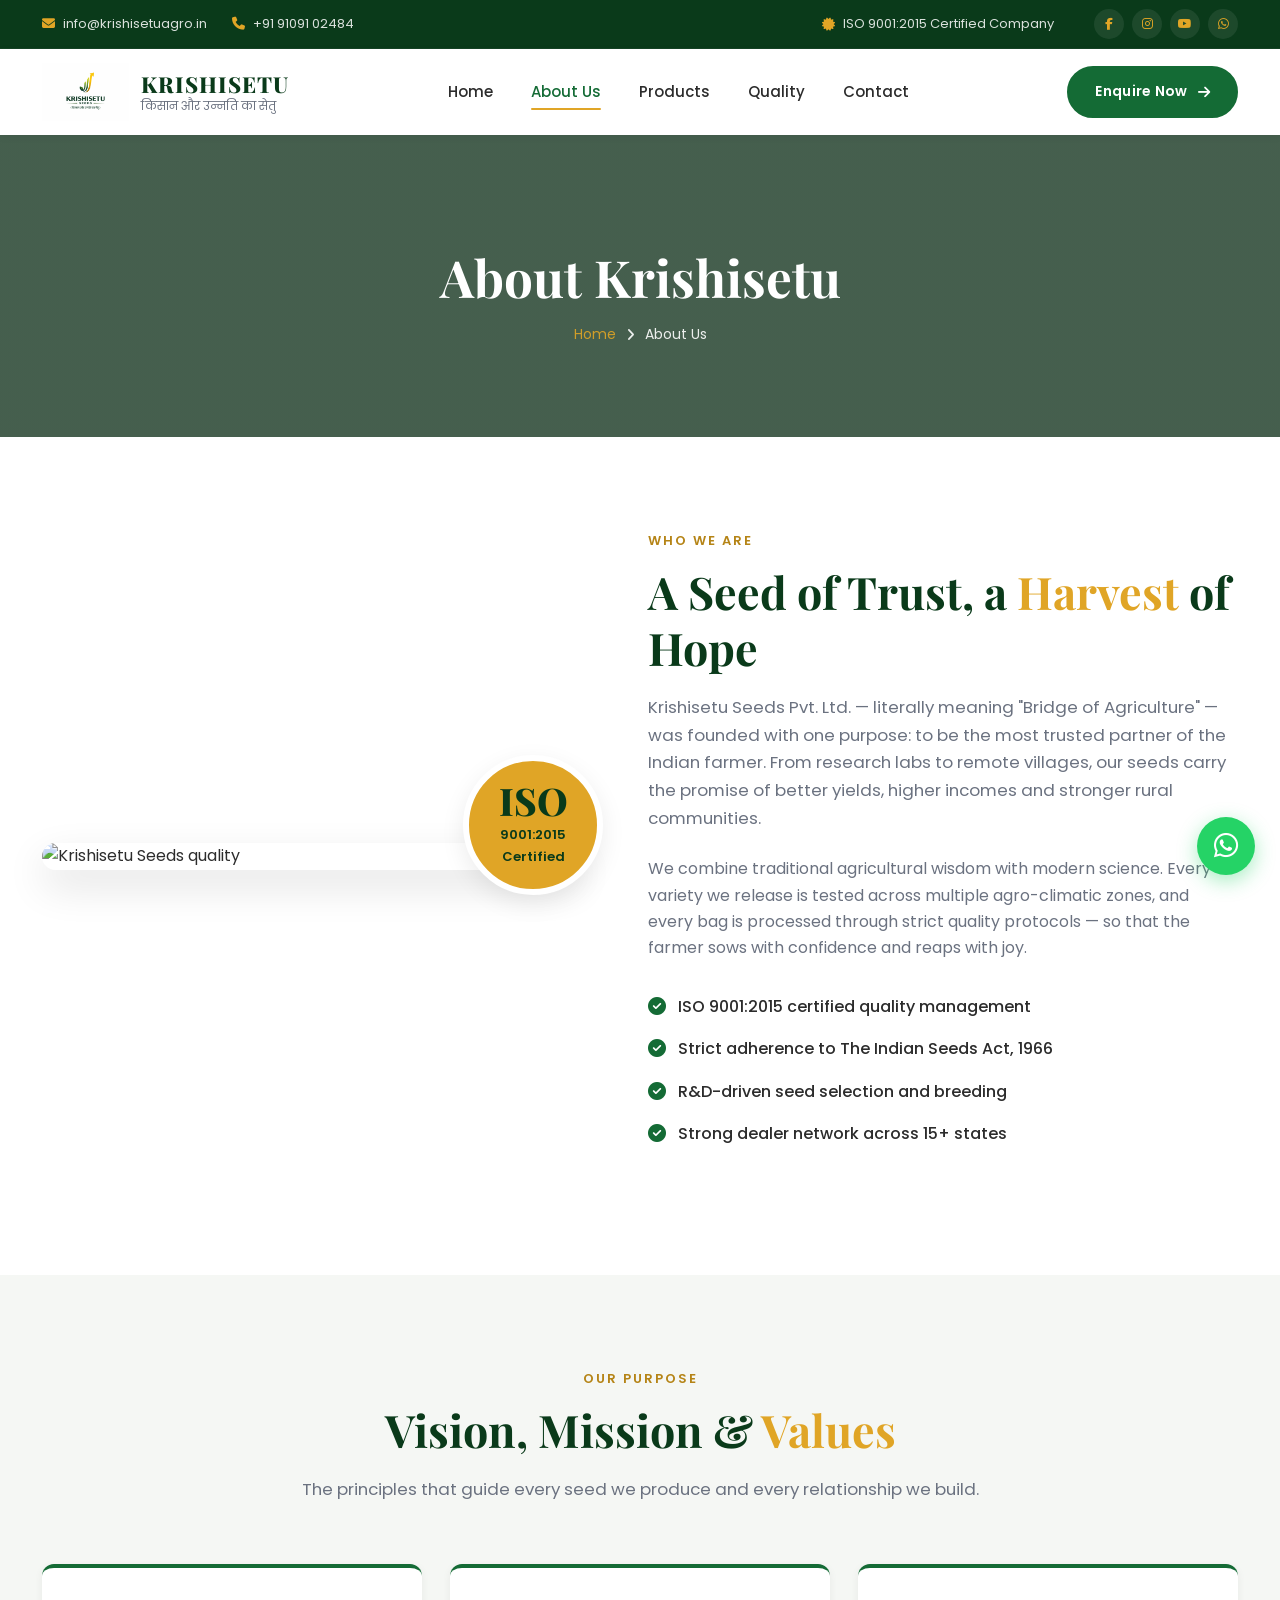
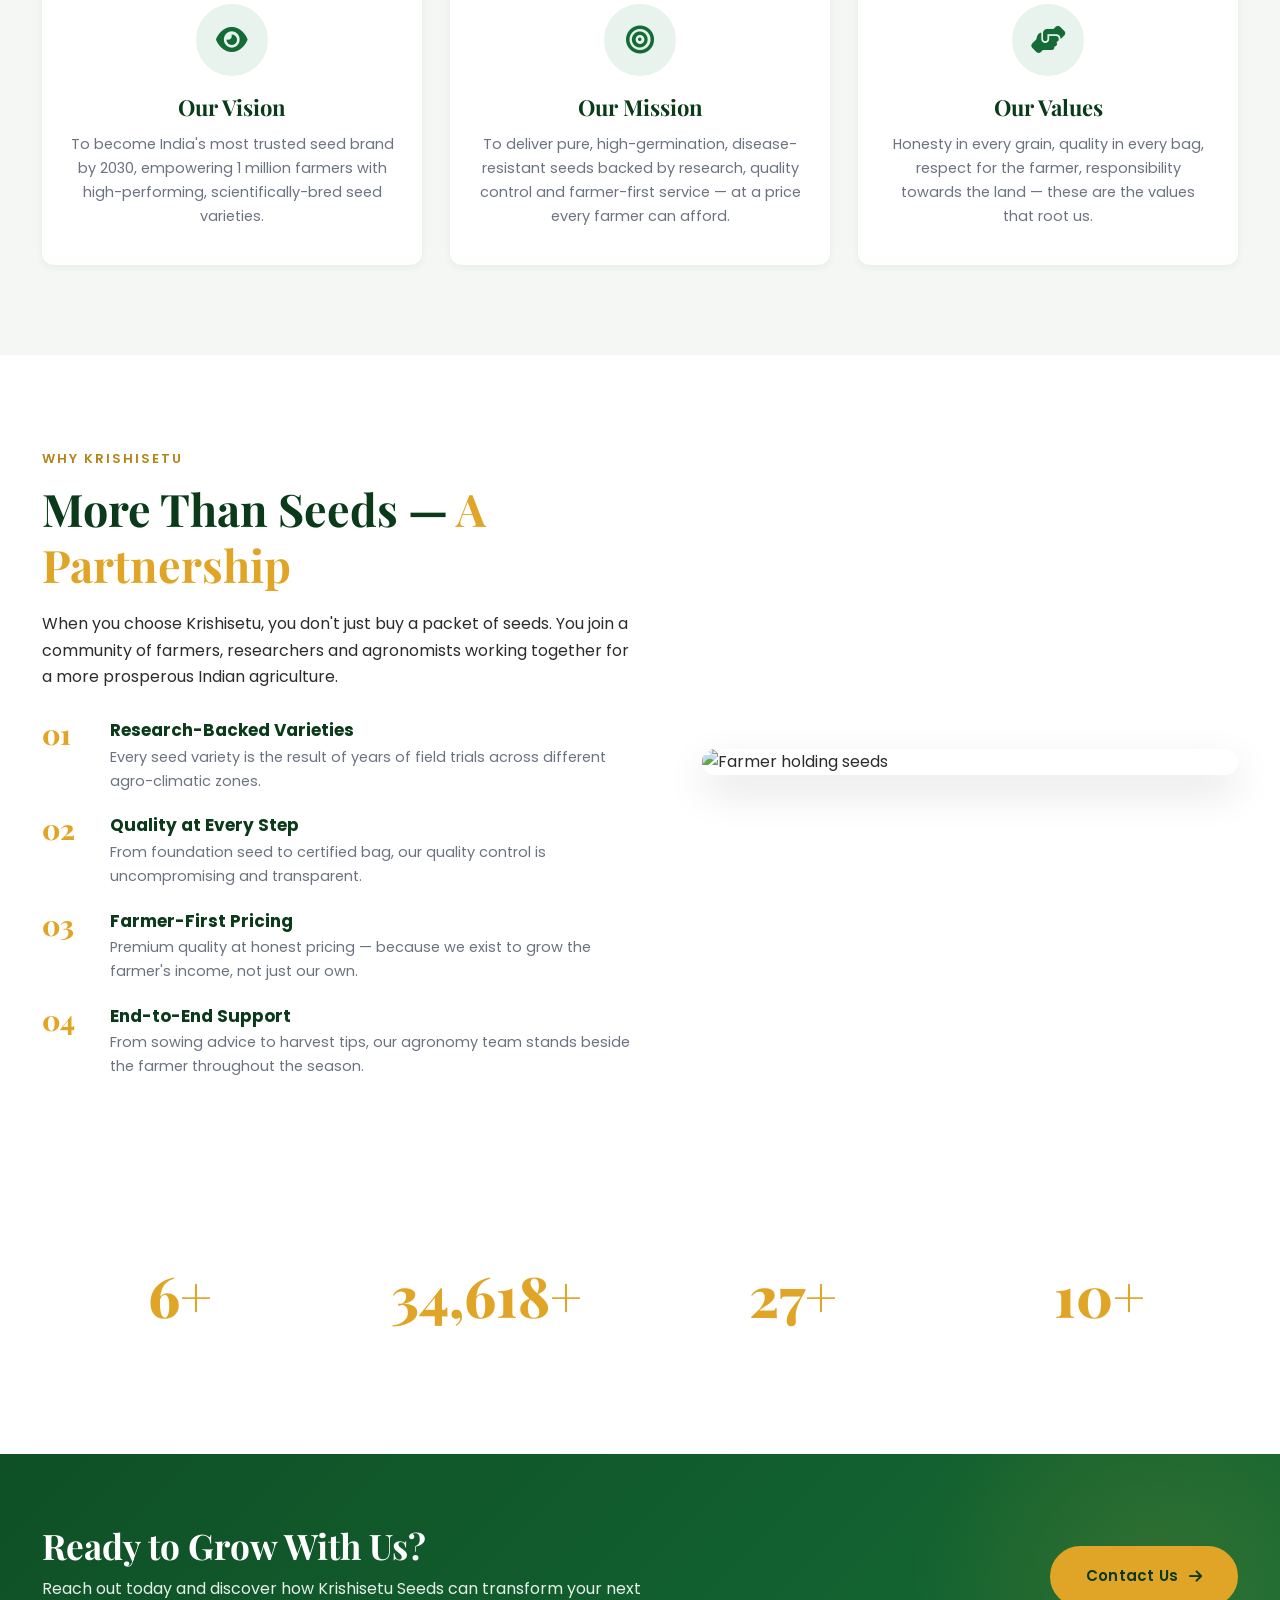
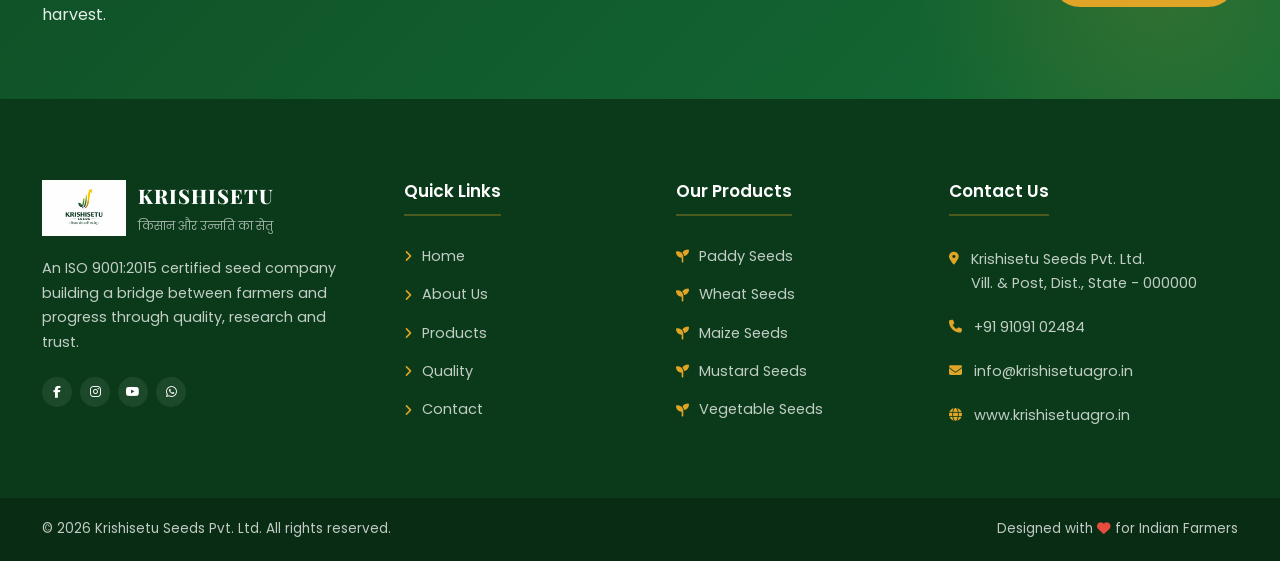
==== about.html @ 95eab92c "Initial commit: Krishisetu Seeds website - Multi-page website (Home, About, Products, Contact) - Res" ====
<!DOCTYPE html>
<html lang="en">
<head>
  <meta charset="UTF-8" />
  <meta name="viewport" content="width=device-width, initial-scale=1.0" />
  <title>About Us — Krishisetu Seeds</title>
  <meta name="description" content="Learn about Krishisetu Seeds Pvt. Ltd. — our mission, vision, values and commitment to Indian farmers." />
  <link rel="icon" type="image/png" href="images/logo.png" />
  <link rel="preconnect" href="https://fonts.googleapis.com" />
  <link rel="preconnect" href="https://fonts.gstatic.com" crossorigin />
  <link href="https://fonts.googleapis.com/css2?family=Poppins:wght@300;400;500;600;700;800&family=Playfair+Display:wght@600;700;800&display=swap" rel="stylesheet" />
  <link rel="stylesheet" href="https://cdnjs.cloudflare.com/ajax/libs/font-awesome/6.5.1/css/all.min.css" />
  <link rel="stylesheet" href="css/style.css" />
</head>
<body class="about-page">

  <!-- TOP BAR -->
  <div class="topbar">
    <div class="container topbar-inner">
      <div class="topbar-left">
        <span><i class="fa-solid fa-envelope"></i> info@krishisetuagro.in</span>
        <span><i class="fa-solid fa-phone"></i> +91 91091 02484</span>
      </div>
      <div class="topbar-right">
        <span><i class="fa-solid fa-certificate"></i> ISO 9001:2015 Certified Company</span>
        <div class="social-icons">
          <a href="#"><i class="fa-brands fa-facebook-f"></i></a>
          <a href="#"><i class="fa-brands fa-instagram"></i></a>
          <a href="#"><i class="fa-brands fa-youtube"></i></a>
          <a href="#"><i class="fa-brands fa-whatsapp"></i></a>
        </div>
      </div>
    </div>
  </div>

  <!-- HEADER -->
  <header class="header">
    <div class="container header-inner">
      <a href="index.html" class="logo">
        <img src="images/logo.png" alt="Krishisetu Seeds" />
        <div class="logo-text">
          <span class="brand">KRISHISETU</span>
          <span class="tagline-hi">किसान और उन्नति का सेतु</span>
        </div>
      </a>
      <nav class="nav" id="nav">
        <ul>
          <li><a href="index.html">Home</a></li>
          <li><a href="about.html" class="active">About Us</a></li>
          <li><a href="products.html">Products</a></li>
          <li><a href="index.html#quality">Quality</a></li>
          <li><a href="contact.html">Contact</a></li>
        </ul>
      </nav>
      <a href="contact.html" class="btn btn-primary nav-cta">Enquire Now <i class="fa-solid fa-arrow-right"></i></a>
      <button class="nav-toggle" id="navToggle"><i class="fa-solid fa-bars"></i></button>
    </div>
  </header>

  <!-- PAGE BANNER -->
  <section class="page-banner">
    <div class="container">
      <h1>About Krishisetu</h1>
      <div class="breadcrumb"><a href="index.html">Home</a> <i class="fa-solid fa-angle-right"></i> About Us</div>
    </div>
  </section>

  <!-- ABOUT -->
  <section class="about-section section">
    <div class="container about-grid">
      <div class="about-img">
        <img src="https://images.unsplash.com/photo-1625246333195-78d9c38ad449?w=900&q=80" alt="Krishisetu Seeds quality" />
        <div class="about-img-badge">
          <span class="badge-num">ISO</span>
          <span class="badge-text">9001:2015<br/>Certified</span>
        </div>
      </div>

      <div class="about-content">
        <span class="section-eyebrow">Who We Are</span>
        <h2 class="section-title">A Seed of Trust, a <span class="accent">Harvest</span> of Hope</h2>
        <p class="lead">
          Krishisetu Seeds Pvt. Ltd. — literally meaning "Bridge of Agriculture" — was founded with one purpose: to be the most trusted partner of the Indian farmer. From research labs to remote villages, our seeds carry the promise of better yields, higher incomes and stronger rural communities.
        </p>
        <p style="color:var(--muted); margin-bottom:24px;">
          We combine traditional agricultural wisdom with modern science. Every variety we release is tested across multiple agro-climatic zones, and every bag is processed through strict quality protocols — so that the farmer sows with confidence and reaps with joy.
        </p>
        <ul class="check-list">
          <li><i class="fa-solid fa-circle-check"></i> ISO 9001:2015 certified quality management</li>
          <li><i class="fa-solid fa-circle-check"></i> Strict adherence to The Indian Seeds Act, 1966</li>
          <li><i class="fa-solid fa-circle-check"></i> R&D-driven seed selection and breeding</li>
          <li><i class="fa-solid fa-circle-check"></i> Strong dealer network across 15+ states</li>
        </ul>
      </div>
    </div>
  </section>

  <!-- VISION / MISSION / VALUES -->
  <section class="section section-alt">
    <div class="container">
      <div class="section-head center">
        <span class="section-eyebrow">Our Purpose</span>
        <h2 class="section-title">Vision, Mission &amp; <span class="accent">Values</span></h2>
        <p>The principles that guide every seed we produce and every relationship we build.</p>
      </div>

      <div class="vision-mission">
        <div class="vm-card">
          <div class="vm-icon"><i class="fa-solid fa-eye"></i></div>
          <h3>Our Vision</h3>
          <p>To become India's most trusted seed brand by 2030, empowering 1 million farmers with high-performing, scientifically-bred seed varieties.</p>
        </div>
        <div class="vm-card">
          <div class="vm-icon"><i class="fa-solid fa-bullseye"></i></div>
          <h3>Our Mission</h3>
          <p>To deliver pure, high-germination, disease-resistant seeds backed by research, quality control and farmer-first service — at a price every farmer can afford.</p>
        </div>
        <div class="vm-card">
          <div class="vm-icon"><i class="fa-solid fa-handshake-angle"></i></div>
          <h3>Our Values</h3>
          <p>Honesty in every grain, quality in every bag, respect for the farmer, responsibility towards the land — these are the values that root us.</p>
        </div>
      </div>
    </div>
  </section>

  <!-- WHY US -->
  <section class="why-section section">
    <div class="container why-grid">
      <div class="why-content">
        <span class="section-eyebrow">Why Krishisetu</span>
        <h2 class="section-title">More Than Seeds — <span class="accent">A Partnership</span></h2>
        <p>When you choose Krishisetu, you don't just buy a packet of seeds. You join a community of farmers, researchers and agronomists working together for a more prosperous Indian agriculture.</p>

        <div class="why-list">
          <div class="why-item">
            <div class="why-num">01</div>
            <div>
              <h4>Research-Backed Varieties</h4>
              <p>Every seed variety is the result of years of field trials across different agro-climatic zones.</p>
            </div>
          </div>
          <div class="why-item">
            <div class="why-num">02</div>
            <div>
              <h4>Quality at Every Step</h4>
              <p>From foundation seed to certified bag, our quality control is uncompromising and transparent.</p>
            </div>
          </div>
          <div class="why-item">
            <div class="why-num">03</div>
            <div>
              <h4>Farmer-First Pricing</h4>
              <p>Premium quality at honest pricing — because we exist to grow the farmer's income, not just our own.</p>
            </div>
          </div>
          <div class="why-item">
            <div class="why-num">04</div>
            <div>
              <h4>End-to-End Support</h4>
              <p>From sowing advice to harvest tips, our agronomy team stands beside the farmer throughout the season.</p>
            </div>
          </div>
        </div>
      </div>

      <div class="why-img">
        <img src="https://images.unsplash.com/photo-1592982537447-7440770cbfc9?w=900&q=80" alt="Farmer holding seeds" />
      </div>
    </div>
  </section>

  <!-- STATS -->
  <section class="stats-section" style="background-image: linear-gradient(rgba(7, 41, 18, 0.85), rgba(7, 41, 18, 0.85)), url('https://images.unsplash.com/photo-1464226184884-fa280b87c399?w=1920&q=80');">
    <div class="container stats-grid">
      <div class="stat-item"><div class="stat-num" data-target="10">0</div><div class="stat-label">Years of Excellence</div></div>
      <div class="stat-item"><div class="stat-num" data-target="50000">0</div><div class="stat-label">Happy Farmers</div></div>
      <div class="stat-item"><div class="stat-num" data-target="40">0</div><div class="stat-label">Seed Varieties</div></div>
      <div class="stat-item"><div class="stat-num" data-target="15">0</div><div class="stat-label">States Served</div></div>
    </div>
  </section>

  <!-- CTA -->
  <section class="cta-section">
    <div class="container cta-inner">
      <div>
        <h2>Ready to Grow With Us?</h2>
        <p>Reach out today and discover how Krishisetu Seeds can transform your next harvest.</p>
      </div>
      <a href="contact.html" class="btn btn-gold btn-lg">Contact Us <i class="fa-solid fa-arrow-right"></i></a>
    </div>
  </section>

  <!-- FOOTER -->
  <footer class="footer">
    <div class="container footer-grid">
      <div class="footer-col">
        <a href="index.html" class="footer-logo">
          <img src="images/logo.png" alt="Krishisetu Seeds" />
          <div>
            <span class="brand">KRISHISETU</span>
            <span class="tagline-hi">किसान और उन्नति का सेतु</span>
          </div>
        </a>
        <p class="footer-about">An ISO 9001:2015 certified seed company building a bridge between farmers and progress through quality, research and trust.</p>
        <div class="social-icons">
          <a href="#"><i class="fa-brands fa-facebook-f"></i></a>
          <a href="#"><i class="fa-brands fa-instagram"></i></a>
          <a href="#"><i class="fa-brands fa-youtube"></i></a>
          <a href="#"><i class="fa-brands fa-whatsapp"></i></a>
        </div>
      </div>
      <div class="footer-col">
        <h4>Quick Links</h4>
        <ul>
          <li><a href="index.html"><i class="fa-solid fa-angle-right"></i> Home</a></li>
          <li><a href="about.html"><i class="fa-solid fa-angle-right"></i> About Us</a></li>
          <li><a href="products.html"><i class="fa-solid fa-angle-right"></i> Products</a></li>
          <li><a href="index.html#quality"><i class="fa-solid fa-angle-right"></i> Quality</a></li>
          <li><a href="contact.html"><i class="fa-solid fa-angle-right"></i> Contact</a></li>
        </ul>
      </div>
      <div class="footer-col">
        <h4>Our Products</h4>
        <ul>
          <li><a href="products.html"><i class="fa-solid fa-seedling"></i> Paddy Seeds</a></li>
          <li><a href="products.html"><i class="fa-solid fa-seedling"></i> Wheat Seeds</a></li>
          <li><a href="products.html"><i class="fa-solid fa-seedling"></i> Maize Seeds</a></li>
          <li><a href="products.html"><i class="fa-solid fa-seedling"></i> Mustard Seeds</a></li>
          <li><a href="products.html"><i class="fa-solid fa-seedling"></i> Vegetable Seeds</a></li>
        </ul>
      </div>
      <div class="footer-col">
        <h4>Contact Us</h4>
        <ul class="contact-list">
          <li><i class="fa-solid fa-location-dot"></i><span>Krishisetu Seeds Pvt. Ltd.<br/>Vill. & Post, Dist., State - 000000</span></li>
          <li><i class="fa-solid fa-phone"></i><a href="tel:+919109102484">+91 91091 02484</a></li>
          <li><i class="fa-solid fa-envelope"></i><a href="mailto:info@krishisetuagro.in">info@krishisetuagro.in</a></li>
          <li><i class="fa-solid fa-globe"></i><a href="https://www.krishisetuagro.in" target="_blank">www.krishisetuagro.in</a></li>
        </ul>
      </div>
    </div>
    <div class="footer-bottom">
      <div class="container footer-bottom-inner">
        <p>© <span id="year"></span> Krishisetu Seeds Pvt. Ltd. All rights reserved.</p>
        <p>Designed with <i class="fa-solid fa-heart" style="color:#e74c3c"></i> for Indian Farmers</p>
      </div>
    </div>
  </footer>

  <a href="https://wa.me/919109102484" class="whatsapp-float" target="_blank" aria-label="Chat on WhatsApp">
    <i class="fa-brands fa-whatsapp"></i>
  </a>

  <script src="js/script.js"></script>
</body>
</html>
---- css/style.css ----
/* ==========================================================
   KRISHISETU SEEDS  —  Global Stylesheet
   ========================================================== */

:root {
  --green-900: #0a3a1a;
  --green-800: #0f5026;
  --green-700: #146b35;
  --green-600: #1c8347;
  --green-100: #e7f3ec;
  --gold:      #e0a526;
  --gold-dark: #b58416;
  --cream:     #fbf9f3;
  --text:      #2c2c2c;
  --muted:     #6b7280;
  --light:     #f5f7f4;
  --white:     #ffffff;
  --shadow-sm: 0 2px 8px rgba(0,0,0,0.06);
  --shadow-md: 0 8px 24px rgba(0,0,0,0.08);
  --shadow-lg: 0 16px 40px rgba(0,0,0,0.12);
  --radius:    12px;
  --radius-lg: 20px;
  --transition: all 0.3s ease;
}

* { margin: 0; padding: 0; box-sizing: border-box; }

html { scroll-behavior: smooth; }

body {
  font-family: 'Poppins', sans-serif;
  font-size: 16px;
  line-height: 1.65;
  color: var(--text);
  background: var(--white);
  overflow-x: hidden;
}

img { max-width: 100%; display: block; height: auto; }
a   { text-decoration: none; color: inherit; transition: var(--transition); }
ul  { list-style: none; }

h1, h2, h3, h4, h5 {
  font-family: 'Playfair Display', serif;
  font-weight: 700;
  color: var(--green-900);
  line-height: 1.25;
}

.container {
  max-width: 1240px;
  margin: 0 auto;
  padding: 0 22px;
}

.section { padding: 90px 0; }
.section-alt { background: var(--light); }
.center { text-align: center; }
.mt-50 { margin-top: 50px; }

.accent { color: var(--gold); }

/* ========== BUTTONS ========== */
.btn {
  display: inline-flex;
  align-items: center;
  gap: 10px;
  padding: 12px 26px;
  font-family: 'Poppins', sans-serif;
  font-weight: 600;
  font-size: 14px;
  letter-spacing: 0.3px;
  border-radius: 50px;
  cursor: pointer;
  border: 2px solid transparent;
  transition: var(--transition);
  white-space: nowrap;
}
.btn-lg { padding: 16px 34px; font-size: 15px; }

.btn-primary {
  background: var(--green-700);
  color: var(--white);
  border-color: var(--green-700);
}
.btn-primary:hover {
  background: var(--green-900);
  border-color: var(--green-900);
  transform: translateY(-2px);
  box-shadow: var(--shadow-md);
}

.btn-outline {
  background: transparent;
  color: var(--white);
  border-color: var(--white);
}
.btn-outline:hover {
  background: var(--white);
  color: var(--green-800);
}

.btn-gold {
  background: var(--gold);
  color: var(--green-900);
  border-color: var(--gold);
}
.btn-gold:hover {
  background: var(--gold-dark);
  border-color: var(--gold-dark);
  color: var(--white);
  transform: translateY(-2px);
}

/* ========== TOP BAR ========== */
.topbar {
  background: var(--green-900);
  color: rgba(255,255,255,0.85);
  font-size: 13px;
  padding: 9px 0;
  border-bottom: 1px solid rgba(255,255,255,0.05);
}
.topbar-inner {
  display: flex;
  justify-content: space-between;
  align-items: center;
  gap: 20px;
  flex-wrap: wrap;
}
.topbar-left span,
.topbar-right span {
  margin-right: 22px;
  display: inline-flex;
  align-items: center;
  gap: 8px;
}
.topbar-right { display: flex; align-items: center; gap: 18px; }
.topbar i { color: var(--gold); }

.social-icons { display: inline-flex; gap: 8px; }
.social-icons a {
  display: inline-flex;
  align-items: center;
  justify-content: center;
  width: 30px;
  height: 30px;
  background: rgba(255,255,255,0.08);
  border-radius: 50%;
  color: var(--white);
  font-size: 12px;
}
.social-icons a:hover {
  background: var(--gold);
  color: var(--green-900);
  transform: translateY(-2px);
}

/* ========== HEADER ========== */
.header {
  background: var(--white);
  box-shadow: var(--shadow-sm);
  position: sticky;
  top: 0;
  z-index: 999;
}
.header-inner {
  display: flex;
  align-items: center;
  justify-content: space-between;
  gap: 30px;
  padding: 14px 22px;
}
.logo { display: flex; align-items: center; gap: 12px; }
.logo img { height: 58px; width: auto; }
.logo-text { display: flex; flex-direction: column; line-height: 1.1; }
.logo-text .brand {
  font-family: 'Playfair Display', serif;
  font-weight: 800;
  font-size: 22px;
  color: var(--green-900);
  letter-spacing: 1px;
}
.logo-text .tagline-hi {
  font-size: 12px;
  color: var(--muted);
  margin-top: 2px;
}

.nav ul {
  display: flex;
  align-items: center;
  gap: 6px;
}
.nav a {
  font-weight: 500;
  font-size: 15px;
  color: var(--text);
  padding: 10px 16px;
  border-radius: 6px;
  position: relative;
}
.nav a:hover,
.nav a.active {
  color: var(--green-700);
}
.nav a.active::after {
  content: '';
  position: absolute;
  bottom: 2px;
  left: 16px;
  right: 16px;
  height: 2px;
  background: var(--gold);
  border-radius: 2px;
}

.nav-toggle {
  display: none;
  background: var(--green-700);
  color: var(--white);
  border: none;
  width: 42px;
  height: 42px;
  border-radius: 8px;
  font-size: 18px;
  cursor: pointer;
}

/* ========== HERO ========== */
.hero {
  position: relative;
  min-height: 88vh;
  display: flex;
  align-items: center;
  overflow: hidden;
}
.hero-slide {
  position: absolute;
  inset: 0;
  background-size: cover;
  background-position: center;
  display: flex;
  align-items: center;
  width: 100%;
}
.hero-content {
  color: var(--white);
  max-width: 760px;
  padding: 60px 22px;
  animation: fadeUp 0.9s ease;
}
.hero-eyebrow {
  display: inline-flex;
  align-items: center;
  gap: 8px;
  background: rgba(224, 165, 38, 0.18);
  color: var(--gold);
  padding: 8px 18px;
  border-radius: 50px;
  font-size: 13px;
  font-weight: 600;
  letter-spacing: 1px;
  text-transform: uppercase;
  border: 1px solid rgba(224, 165, 38, 0.4);
  margin-bottom: 22px;
}
.hero h1 {
  color: var(--white);
  font-size: clamp(2.4rem, 5.5vw, 4.5rem);
  font-weight: 800;
  margin-bottom: 22px;
  letter-spacing: -0.5px;
}
.hero p {
  font-size: 1.1rem;
  max-width: 620px;
  opacity: 0.92;
  margin-bottom: 36px;
}
.hero-actions { display: flex; gap: 14px; flex-wrap: wrap; }

@keyframes fadeUp {
  from { opacity: 0; transform: translateY(30px); }
  to   { opacity: 1; transform: translateY(0); }
}

.scroll-cue {
  position: absolute;
  bottom: 30px;
  left: 50%;
  transform: translateX(-50%);
  width: 26px;
  height: 42px;
  border: 2px solid rgba(255,255,255,0.6);
  border-radius: 14px;
  display: flex;
  justify-content: center;
  padding-top: 6px;
}
.scroll-cue span {
  width: 4px;
  height: 8px;
  background: var(--white);
  border-radius: 2px;
  animation: scrollDot 1.6s infinite;
}
@keyframes scrollDot {
  0%   { transform: translateY(0);     opacity: 1; }
  100% { transform: translateY(18px);  opacity: 0; }
}

/* ========== FEATURE STRIP ========== */
.feature-strip {
  background: var(--white);
  margin-top: -60px;
  position: relative;
  z-index: 5;
  padding: 0 22px;
}
.feature-grid {
  display: grid;
  grid-template-columns: repeat(4, 1fr);
  gap: 0;
  background: var(--white);
  border-radius: var(--radius-lg);
  box-shadow: var(--shadow-lg);
  overflow: hidden;
}
.feature-item {
  display: flex;
  align-items: center;
  gap: 16px;
  padding: 28px 26px;
  border-right: 1px solid #eee;
  transition: var(--transition);
}
.feature-item:last-child { border-right: none; }
.feature-item:hover { background: var(--green-100); }
.feature-icon {
  width: 56px;
  height: 56px;
  display: flex;
  align-items: center;
  justify-content: center;
  background: linear-gradient(135deg, var(--green-700), var(--green-600));
  color: var(--white);
  border-radius: 14px;
  font-size: 22px;
  flex-shrink: 0;
}
.feature-item h4 {
  font-family: 'Poppins', sans-serif;
  font-size: 16px;
  margin-bottom: 2px;
}
.feature-item p {
  font-size: 13px;
  color: var(--muted);
  margin: 0;
}

/* ========== SECTION HEAD ========== */
.section-eyebrow {
  display: inline-block;
  font-size: 13px;
  font-weight: 600;
  color: var(--gold-dark);
  text-transform: uppercase;
  letter-spacing: 2px;
  margin-bottom: 12px;
  position: relative;
}
.section-title {
  font-size: clamp(1.9rem, 3.5vw, 2.8rem);
  margin-bottom: 18px;
}
.section-head { max-width: 720px; margin: 0 auto 60px; }
.section-head.center { text-align: center; }
.section-head p { color: var(--muted); font-size: 1.05rem; }

/* ========== ABOUT ========== */
.about-grid {
  display: grid;
  grid-template-columns: 1fr 1.1fr;
  gap: 70px;
  align-items: center;
}
.about-img {
  position: relative;
  border-radius: var(--radius-lg);
  overflow: visible;
}
.about-img img {
  border-radius: var(--radius-lg);
  box-shadow: var(--shadow-lg);
  width: 100%;
}
.about-img-badge {
  position: absolute;
  bottom: -25px;
  right: -25px;
  background: var(--gold);
  color: var(--green-900);
  width: 140px;
  height: 140px;
  border-radius: 50%;
  display: flex;
  flex-direction: column;
  align-items: center;
  justify-content: center;
  text-align: center;
  box-shadow: var(--shadow-md);
  border: 6px solid var(--white);
}
.badge-num {
  font-family: 'Playfair Display', serif;
  font-size: 38px;
  font-weight: 800;
  line-height: 1;
}
.badge-text { font-size: 13px; font-weight: 600; margin-top: 4px; }

.about-content .lead {
  font-size: 1.05rem;
  color: var(--muted);
  margin-bottom: 24px;
}
.check-list { margin-bottom: 30px; }
.check-list li {
  display: flex;
  align-items: center;
  gap: 12px;
  padding: 8px 0;
  font-weight: 500;
}
.check-list i { color: var(--green-700); font-size: 18px; }

/* ========== PRODUCTS ========== */
.products-grid {
  display: grid;
  grid-template-columns: repeat(3, 1fr);
  gap: 30px;
}
.product-card {
  background: var(--white);
  border-radius: var(--radius);
  overflow: hidden;
  box-shadow: var(--shadow-sm);
  transition: var(--transition);
  border: 1px solid #eee;
}
.product-card:hover {
  transform: translateY(-8px);
  box-shadow: var(--shadow-lg);
  border-color: var(--green-100);
}
.product-img {
  height: 260px;
  overflow: hidden;
  background: linear-gradient(135deg, #f0f7ed, #e0ecdb);
  display: flex;
  align-items: center;
  justify-content: center;
}
.product-img img {
  width: 100%;
  height: 100%;
  object-fit: cover;
  transition: transform 0.5s ease;
}
.product-card:hover .product-img img { transform: scale(1.08); }
.product-body { padding: 26px; }
.product-body h3 {
  font-size: 22px;
  margin-bottom: 10px;
}
.product-body p {
  color: var(--muted);
  font-size: 15px;
  margin-bottom: 18px;
}
.product-link {
  display: inline-flex;
  align-items: center;
  gap: 6px;
  color: var(--green-700);
  font-weight: 600;
  font-size: 14px;
}
.product-link:hover { color: var(--gold-dark); gap: 10px; }

/* ========== WHY US ========== */
.why-grid {
  display: grid;
  grid-template-columns: 1.1fr 1fr;
  gap: 70px;
  align-items: center;
}
.why-img img {
  border-radius: var(--radius-lg);
  box-shadow: var(--shadow-lg);
}
.why-list { margin-top: 30px; display: flex; flex-direction: column; gap: 22px; }
.why-item {
  display: flex;
  gap: 18px;
  align-items: flex-start;
}
.why-num {
  font-family: 'Playfair Display', serif;
  font-size: 28px;
  font-weight: 800;
  color: var(--gold);
  flex-shrink: 0;
  width: 50px;
  line-height: 1;
}
.why-item h4 {
  font-family: 'Poppins', sans-serif;
  font-size: 17px;
  margin-bottom: 4px;
}
.why-item p { color: var(--muted); font-size: 14.5px; margin: 0; }

/* ========== STATS ========== */
.stats-section {
  padding: 80px 0;
  background-size: cover;
  background-position: center;
  background-attachment: fixed;
  color: var(--white);
}
.stats-grid {
  display: grid;
  grid-template-columns: repeat(4, 1fr);
  gap: 30px;
  text-align: center;
}
.stat-num {
  font-family: 'Playfair Display', serif;
  font-size: 56px;
  font-weight: 800;
  color: var(--gold);
  margin-bottom: 8px;
}
.stat-label {
  font-size: 15px;
  font-weight: 500;
  letter-spacing: 1px;
  text-transform: uppercase;
  opacity: 0.9;
}

/* ========== TESTIMONIALS ========== */
.testimonial-grid {
  display: grid;
  grid-template-columns: repeat(3, 1fr);
  gap: 30px;
}
.testimonial-card {
  background: var(--white);
  padding: 36px 30px;
  border-radius: var(--radius);
  box-shadow: var(--shadow-sm);
  position: relative;
  border-top: 4px solid var(--gold);
}
.testimonial-card .quote {
  position: absolute;
  top: 22px;
  right: 26px;
  color: var(--green-100);
  font-size: 40px;
}
.testimonial-card p {
  font-style: italic;
  color: var(--text);
  margin-bottom: 22px;
  font-size: 15px;
}
.testi-author {
  display: flex;
  align-items: center;
  gap: 14px;
}
.testi-avatar {
  width: 50px;
  height: 50px;
  border-radius: 50%;
  background: linear-gradient(135deg, var(--green-700), var(--green-600));
  color: var(--white);
  display: flex;
  align-items: center;
  justify-content: center;
  font-weight: 700;
  font-family: 'Playfair Display', serif;
}
.testi-author h5 {
  font-family: 'Poppins', sans-serif;
  font-size: 15px;
  margin-bottom: 2px;
}
.testi-author span { font-size: 13px; color: var(--muted); }

/* ========== CTA ========== */
.cta-section {
  background: linear-gradient(135deg, var(--green-800), var(--green-700));
  color: var(--white);
  padding: 70px 0;
  position: relative;
  overflow: hidden;
}
.cta-section::before {
  content: '';
  position: absolute;
  top: -50%;
  right: -10%;
  width: 500px;
  height: 500px;
  background: radial-gradient(circle, rgba(224,165,38,0.15) 0%, transparent 70%);
  border-radius: 50%;
}
.cta-inner {
  display: flex;
  align-items: center;
  justify-content: space-between;
  gap: 40px;
  flex-wrap: wrap;
  position: relative;
}
.cta-section h2 {
  color: var(--white);
  font-size: clamp(1.6rem, 3vw, 2.2rem);
  margin-bottom: 8px;
}
.cta-section p { opacity: 0.9; max-width: 600px; }

/* ========== FOOTER ========== */
.footer { background: var(--green-900); color: rgba(255,255,255,0.75); padding-top: 80px; }
.footer-grid {
  display: grid;
  grid-template-columns: 1.4fr 1fr 1fr 1.3fr;
  gap: 50px;
  padding-bottom: 60px;
}
.footer-col h4 {
  color: var(--white);
  font-family: 'Poppins', sans-serif;
  font-size: 17px;
  font-weight: 600;
  margin-bottom: 22px;
  padding-bottom: 12px;
  border-bottom: 2px solid rgba(224, 165, 38, 0.3);
  display: inline-block;
}
.footer-col ul li {
  padding: 7px 0;
  font-size: 14.5px;
}
.footer-col ul li a {
  display: inline-flex;
  align-items: center;
  gap: 10px;
  color: rgba(255,255,255,0.75);
}
.footer-col ul li a:hover { color: var(--gold); padding-left: 4px; }
.footer-col ul li i { color: var(--gold); font-size: 13px; }

.footer-logo {
  display: flex;
  align-items: center;
  gap: 12px;
  margin-bottom: 18px;
}
.footer-logo img { height: 56px; }
.footer-logo .brand {
  font-family: 'Playfair Display', serif;
  font-weight: 800;
  font-size: 20px;
  color: var(--white);
  display: block;
  letter-spacing: 1px;
}
.footer-logo .tagline-hi { font-size: 12px; color: rgba(255,255,255,0.6); }
.footer-about { font-size: 14.5px; margin-bottom: 22px; line-height: 1.7; }

.contact-list li {
  display: flex !important;
  align-items: flex-start;
  gap: 12px;
  padding: 10px 0 !important;
}
.contact-list i {
  color: var(--gold);
  margin-top: 4px;
  flex-shrink: 0;
}
.contact-list a { color: rgba(255,255,255,0.75); }
.contact-list a:hover { color: var(--gold); }

.footer-bottom {
  background: rgba(0,0,0,0.25);
  padding: 20px 0;
  border-top: 1px solid rgba(255,255,255,0.05);
}
.footer-bottom-inner {
  display: flex;
  justify-content: space-between;
  align-items: center;
  flex-wrap: wrap;
  gap: 10px;
  font-size: 13.5px;
}

/* ========== WHATSAPP FLOAT ========== */
.whatsapp-float {
  position: fixed;
  bottom: 25px;
  right: 25px;
  width: 58px;
  height: 58px;
  background: #25d366;
  color: var(--white);
  border-radius: 50%;
  display: flex;
  align-items: center;
  justify-content: center;
  font-size: 28px;
  box-shadow: 0 6px 20px rgba(37, 211, 102, 0.4);
  z-index: 998;
  animation: pulse 2s infinite;
}
.whatsapp-float:hover { transform: scale(1.1); color: var(--white); }
@keyframes pulse {
  0%   { box-shadow: 0 0 0 0 rgba(37, 211, 102, 0.6); }
  70%  { box-shadow: 0 0 0 18px rgba(37, 211, 102, 0); }
  100% { box-shadow: 0 0 0 0 rgba(37, 211, 102, 0); }
}

/* ============================================================
   INNER PAGE STYLES (about / products / contact)
   ============================================================ */
.page-banner {
  padding: 110px 0 90px;
  background-image: linear-gradient(rgba(7, 41, 18, 0.75), rgba(7, 41, 18, 0.75)), url('https://images.unsplash.com/photo-1464226184884-fa280b87c399?w=1920&q=80');
  background-size: cover;
  background-position: center;
  color: var(--white);
  text-align: center;
}
.page-banner h1 {
  color: var(--white);
  font-size: clamp(2rem, 4vw, 3.2rem);
  margin-bottom: 12px;
}
.breadcrumb {
  display: inline-flex;
  align-items: center;
  gap: 10px;
  font-size: 14px;
  opacity: 0.9;
}
.breadcrumb a { color: var(--gold); }

/* About page */
.about-page .vision-mission {
  display: grid;
  grid-template-columns: repeat(3, 1fr);
  gap: 28px;
  margin-top: 60px;
}
.vm-card {
  padding: 36px 28px;
  background: var(--white);
  border-radius: var(--radius);
  box-shadow: var(--shadow-sm);
  text-align: center;
  border-top: 4px solid var(--green-700);
  transition: var(--transition);
}
.vm-card:hover { transform: translateY(-6px); box-shadow: var(--shadow-md); border-top-color: var(--gold); }
.vm-icon {
  width: 72px;
  height: 72px;
  border-radius: 50%;
  background: var(--green-100);
  color: var(--green-700);
  display: flex;
  align-items: center;
  justify-content: center;
  font-size: 28px;
  margin: 0 auto 18px;
  transition: var(--transition);
}
.vm-card:hover .vm-icon { background: var(--gold); color: var(--white); }
.vm-card h3 { font-size: 22px; margin-bottom: 12px; }
.vm-card p { color: var(--muted); font-size: 14.5px; }

/* Contact page */
.contact-grid {
  display: grid;
  grid-template-columns: 1fr 1.4fr;
  gap: 40px;
}
.contact-info {
  background: linear-gradient(135deg, var(--green-800), var(--green-700));
  color: var(--white);
  padding: 44px 36px;
  border-radius: var(--radius-lg);
  position: relative;
  overflow: hidden;
}
.contact-info::before {
  content: '';
  position: absolute;
  top: -80px;
  right: -80px;
  width: 220px;
  height: 220px;
  background: rgba(224, 165, 38, 0.15);
  border-radius: 50%;
}
.contact-info h3 {
  color: var(--white);
  font-size: 24px;
  margin-bottom: 12px;
  position: relative;
}
.contact-info > p { opacity: 0.9; margin-bottom: 30px; position: relative; }
.contact-info-list { position: relative; }
.contact-info-list li {
  display: flex;
  gap: 16px;
  align-items: flex-start;
  padding: 14px 0;
  border-bottom: 1px solid rgba(255,255,255,0.1);
}
.contact-info-list li:last-child { border-bottom: none; }
.ci-icon {
  width: 44px;
  height: 44px;
  background: rgba(255,255,255,0.12);
  color: var(--gold);
  border-radius: 50%;
  display: flex;
  align-items: center;
  justify-content: center;
  flex-shrink: 0;
  font-size: 16px;
}
.ci-label {
  font-size: 12px;
  text-transform: uppercase;
  letter-spacing: 1px;
  opacity: 0.7;
  display: block;
  margin-bottom: 2px;
}
.ci-value { font-weight: 500; }

.contact-form {
  background: var(--white);
  padding: 44px 40px;
  border-radius: var(--radius-lg);
  box-shadow: var(--shadow-md);
}
.contact-form h3 {
  font-size: 26px;
  margin-bottom: 8px;
}
.contact-form > p { color: var(--muted); margin-bottom: 26px; }

.form-row { display: grid; grid-template-columns: 1fr 1fr; gap: 18px; }
.form-group { margin-bottom: 18px; }
.form-group label {
  display: block;
  font-size: 13.5px;
  font-weight: 500;
  margin-bottom: 6px;
  color: var(--text);
}
.form-control {
  width: 100%;
  padding: 13px 16px;
  border: 1.5px solid #e2e6df;
  border-radius: 8px;
  font-family: 'Poppins', sans-serif;
  font-size: 14.5px;
  transition: var(--transition);
  background: #fafbf8;
}
.form-control:focus {
  outline: none;
  border-color: var(--green-700);
  background: var(--white);
  box-shadow: 0 0 0 3px rgba(28, 131, 71, 0.1);
}
textarea.form-control { resize: vertical; min-height: 130px; }

.map-section { padding: 0 0 90px; }
.map-section iframe {
  width: 100%;
  height: 420px;
  border-radius: var(--radius-lg);
  box-shadow: var(--shadow-md);
  border: none;
}

/* ============================================================
   RESPONSIVE
   ============================================================ */
@media (max-width: 1024px) {
  .feature-grid { grid-template-columns: repeat(2, 1fr); }
  .feature-item:nth-child(2) { border-right: none; }
  .products-grid { grid-template-columns: repeat(2, 1fr); }
  .testimonial-grid { grid-template-columns: 1fr 1fr; }
  .footer-grid { grid-template-columns: 1fr 1fr; }
  .about-grid, .why-grid { grid-template-columns: 1fr; gap: 50px; }
  .contact-grid { grid-template-columns: 1fr; }
  .about-page .vision-mission { grid-template-columns: 1fr; }
  .stats-grid { grid-template-columns: repeat(2, 1fr); }
}

@media (max-width: 768px) {
  .section { padding: 60px 0; }
  .topbar-left span:last-child,
  .topbar-right span { display: none; }

  .nav {
    position: absolute;
    top: 100%;
    left: 0;
    right: 0;
    background: var(--white);
    box-shadow: var(--shadow-md);
    max-height: 0;
    overflow: hidden;
    transition: max-height 0.35s ease;
  }
  .nav.open { max-height: 500px; }
  .nav ul { flex-direction: column; gap: 0; padding: 10px 0; }
  .nav a { display: block; padding: 14px 22px; border-radius: 0; }

  .nav-cta { display: none; }
  .nav-toggle { display: inline-flex; align-items: center; justify-content: center; }

  .header-inner { padding: 12px 18px; }
  .logo-text .brand { font-size: 18px; }
  .logo img { height: 48px; }
  .logo-text .tagline-hi { font-size: 11px; }

  .hero { min-height: 78vh; }
  .hero-actions { flex-direction: column; align-items: flex-start; }
  .btn { width: auto; }

  .feature-strip { margin-top: -30px; }
  .feature-grid { grid-template-columns: 1fr; }
  .feature-item { border-right: none; border-bottom: 1px solid #eee; }
  .feature-item:last-child { border-bottom: none; }

  .products-grid { grid-template-columns: 1fr; }
  .testimonial-grid { grid-template-columns: 1fr; }
  .footer-grid { grid-template-columns: 1fr; gap: 36px; padding-bottom: 40px; }
  .stat-num { font-size: 42px; }
  .form-row { grid-template-columns: 1fr; }

  .cta-inner { text-align: center; flex-direction: column; }
  .footer-bottom-inner { justify-content: center; text-align: center; }

  .about-img-badge {
    width: 110px;
    height: 110px;
    bottom: -18px;
    right: -10px;
  }
  .badge-num { font-size: 30px; }
}
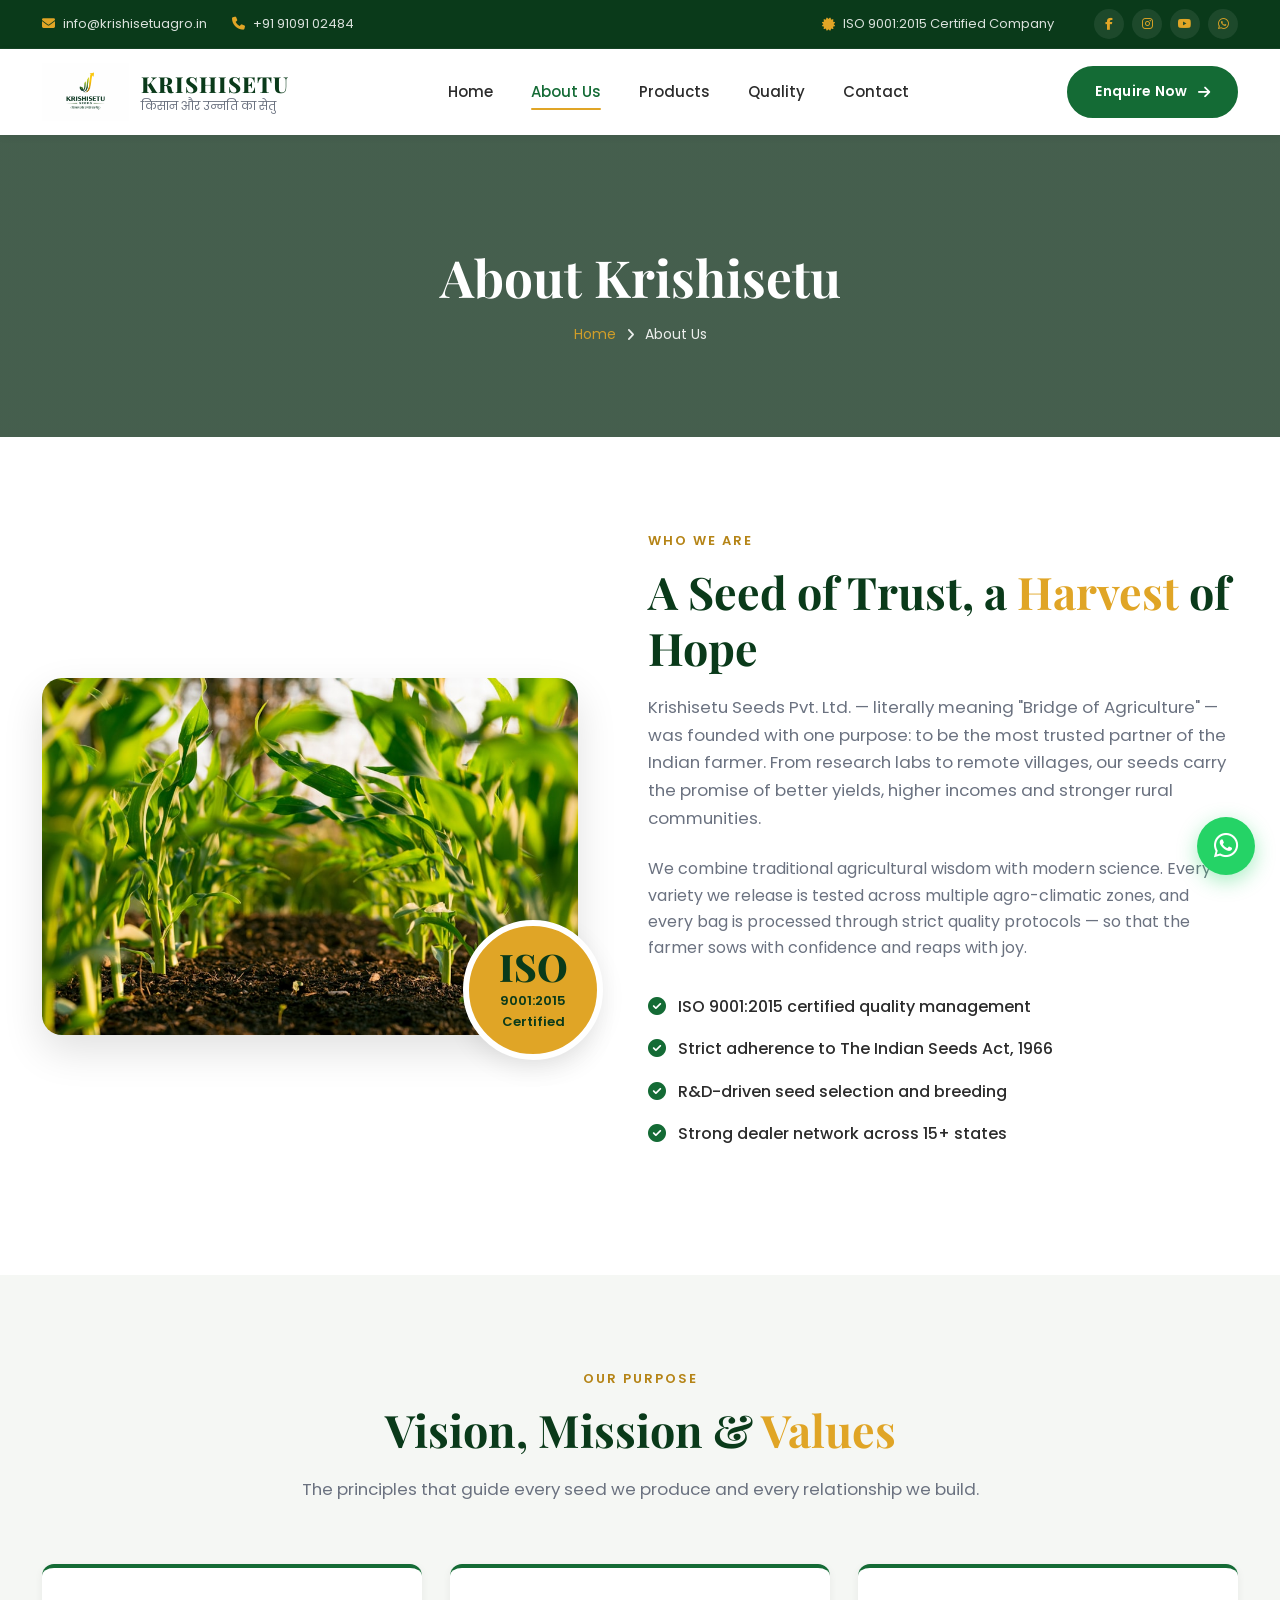
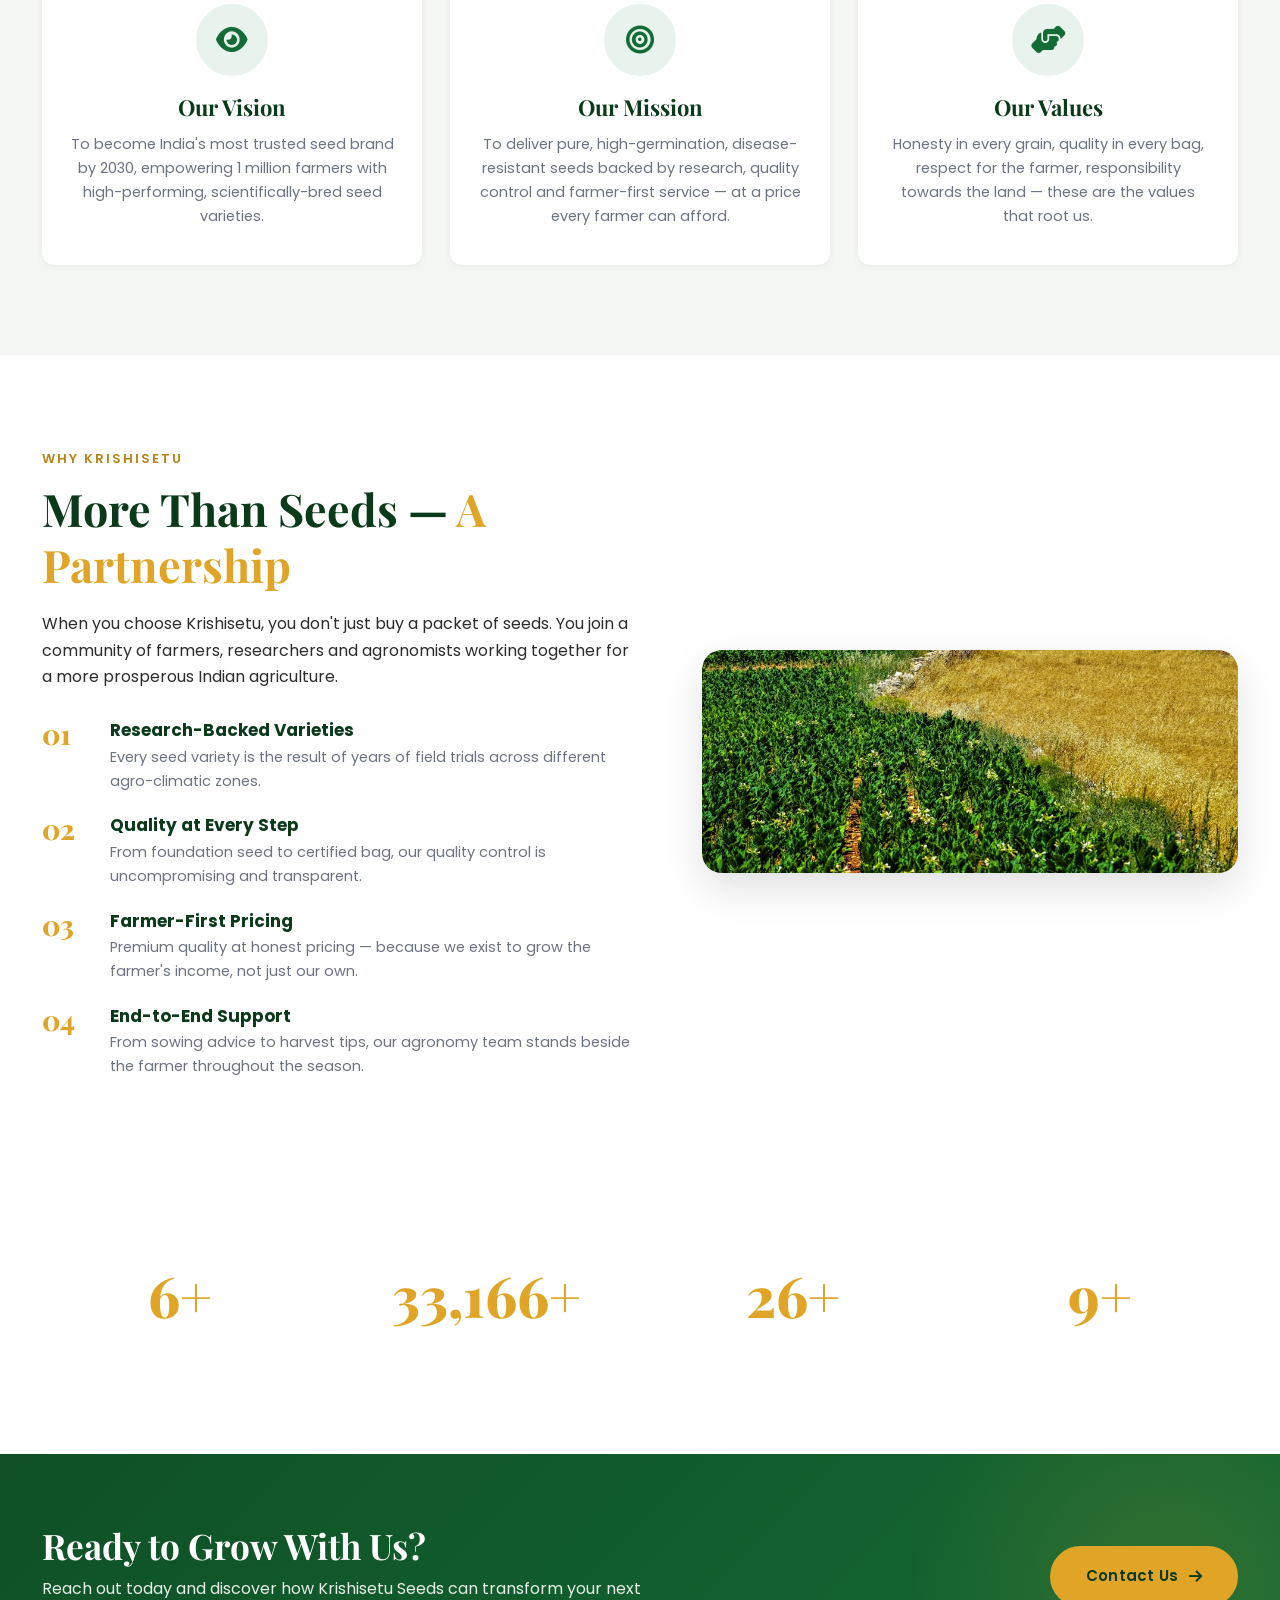
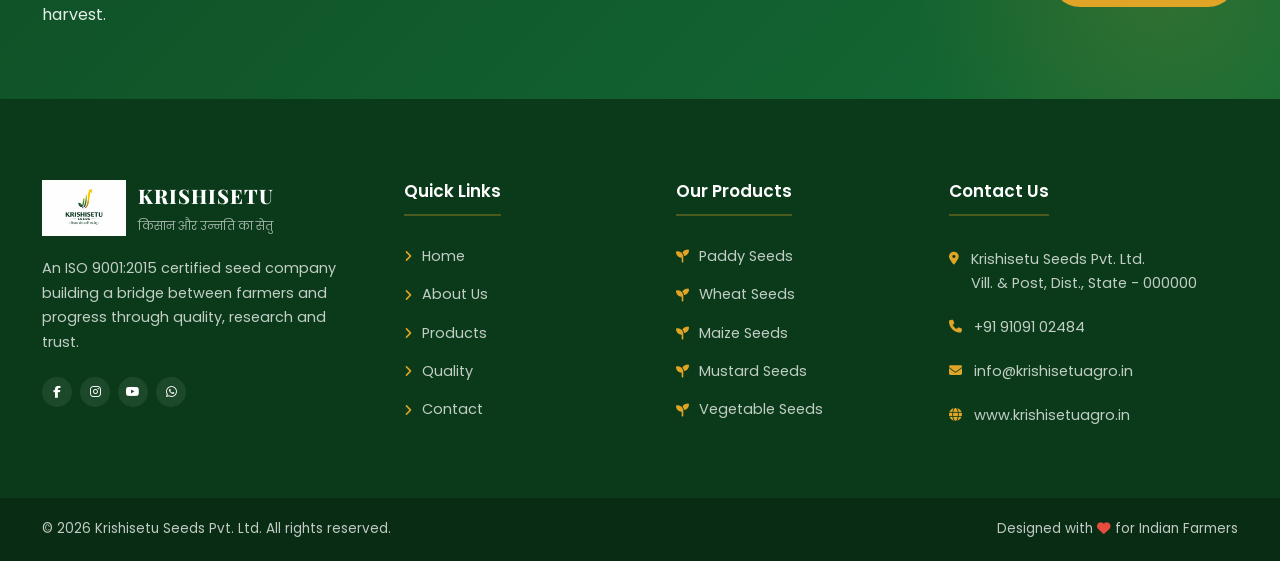
==== commit 1a7f5200: "Download and use local product images instead of external Unsplash links - Added: hero-bg, field-bg," ====
--- a/about.html
+++ b/about.html
@@ -69,7 +69,7 @@
   <section class="about-section section">
     <div class="container about-grid">
       <div class="about-img">
-        <img src="https://images.unsplash.com/photo-1625246333195-78d9c38ad449?w=900&q=80" alt="Krishisetu Seeds quality" />
+        <img src="images/quality.jpg" alt="Krishisetu Seeds quality" />
         <div class="about-img-badge">
           <span class="badge-num">ISO</span>
           <span class="badge-text">9001:2015<br/>Certified</span>
@@ -165,13 +165,13 @@
       </div>
 
       <div class="why-img">
-        <img src="https://images.unsplash.com/photo-1592982537447-7440770cbfc9?w=900&q=80" alt="Farmer holding seeds" />
+        <img src="images/farmer-seeds.jpg" alt="Farmer holding seeds" />
       </div>
     </div>
   </section>
 
   <!-- STATS -->
-  <section class="stats-section" style="background-image: linear-gradient(rgba(7, 41, 18, 0.85), rgba(7, 41, 18, 0.85)), url('https://images.unsplash.com/photo-1464226184884-fa280b87c399?w=1920&q=80');">
+  <section class="stats-section" style="background-image: linear-gradient(rgba(7, 41, 18, 0.85), rgba(7, 41, 18, 0.85)), url('images/field-bg.jpg');">
     <div class="container stats-grid">
       <div class="stat-item"><div class="stat-num" data-target="10">0</div><div class="stat-label">Years of Excellence</div></div>
       <div class="stat-item"><div class="stat-num" data-target="50000">0</div><div class="stat-label">Happy Farmers</div></div>
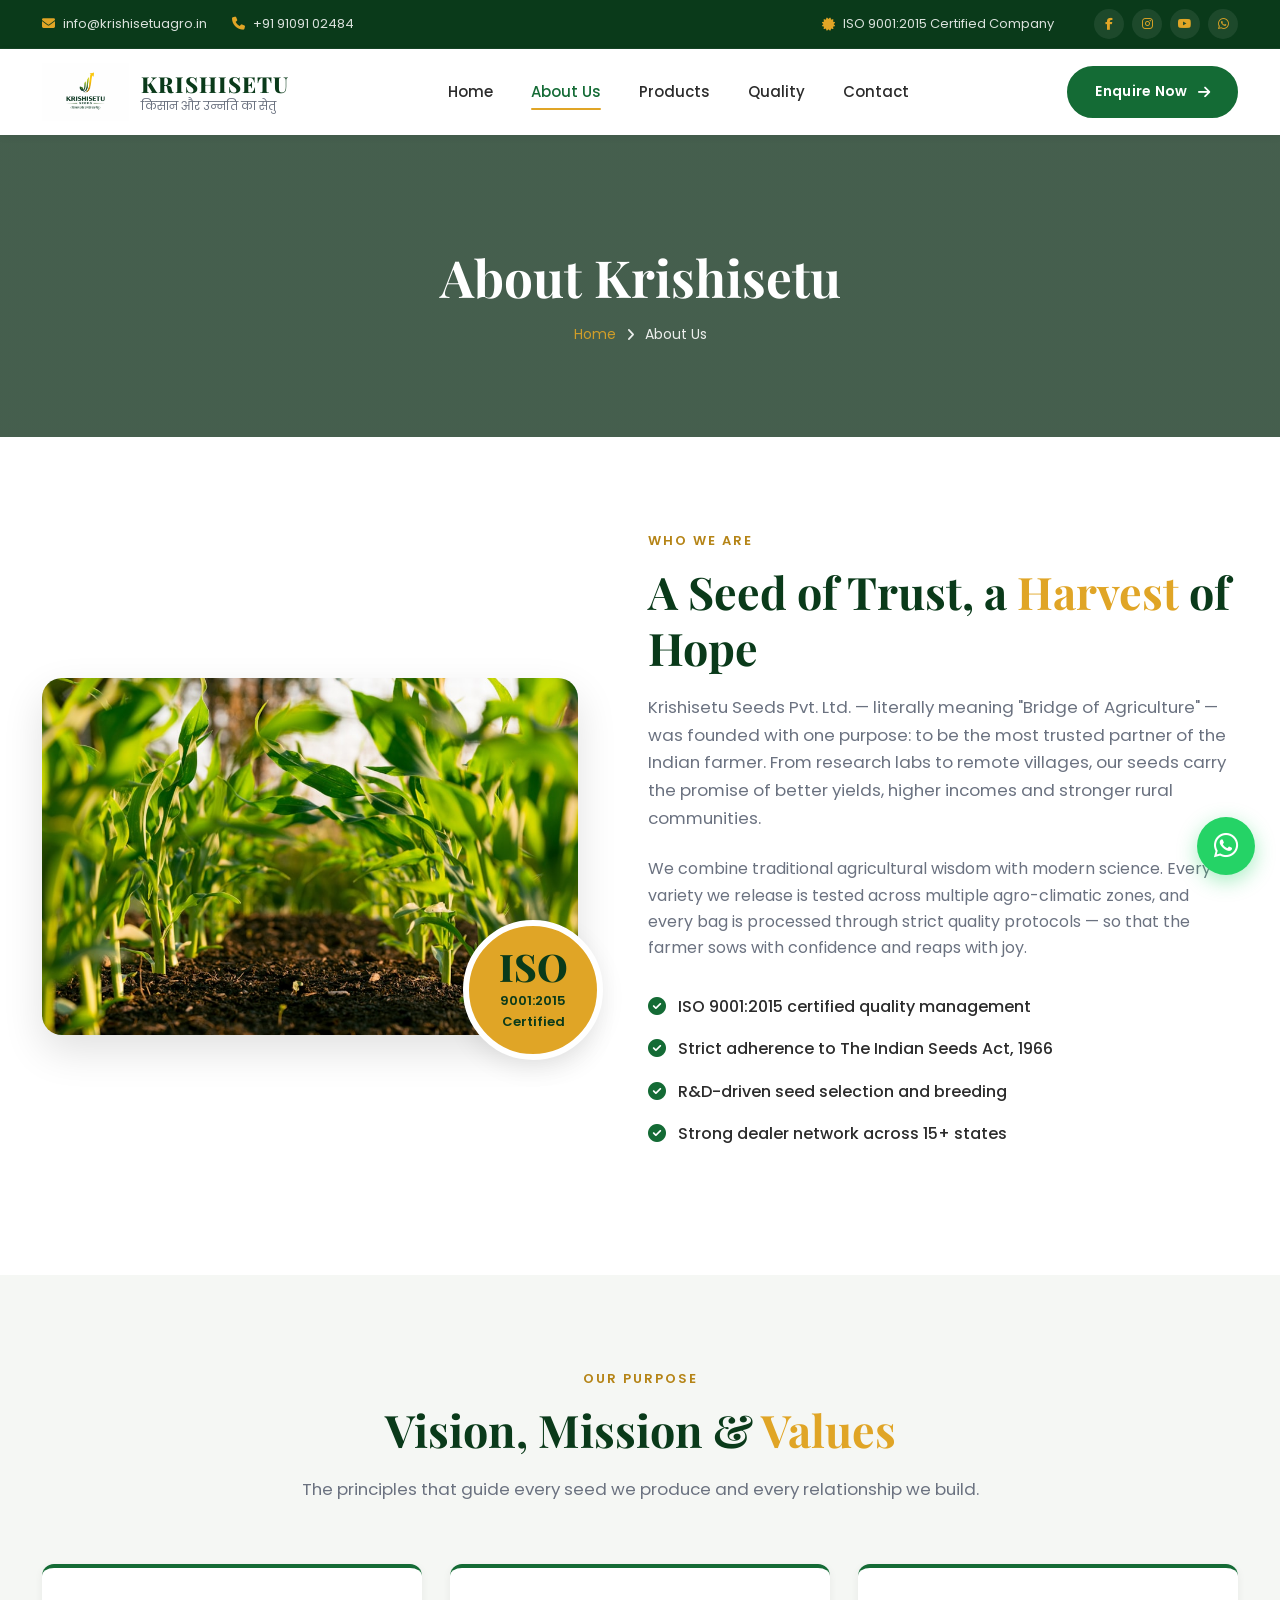
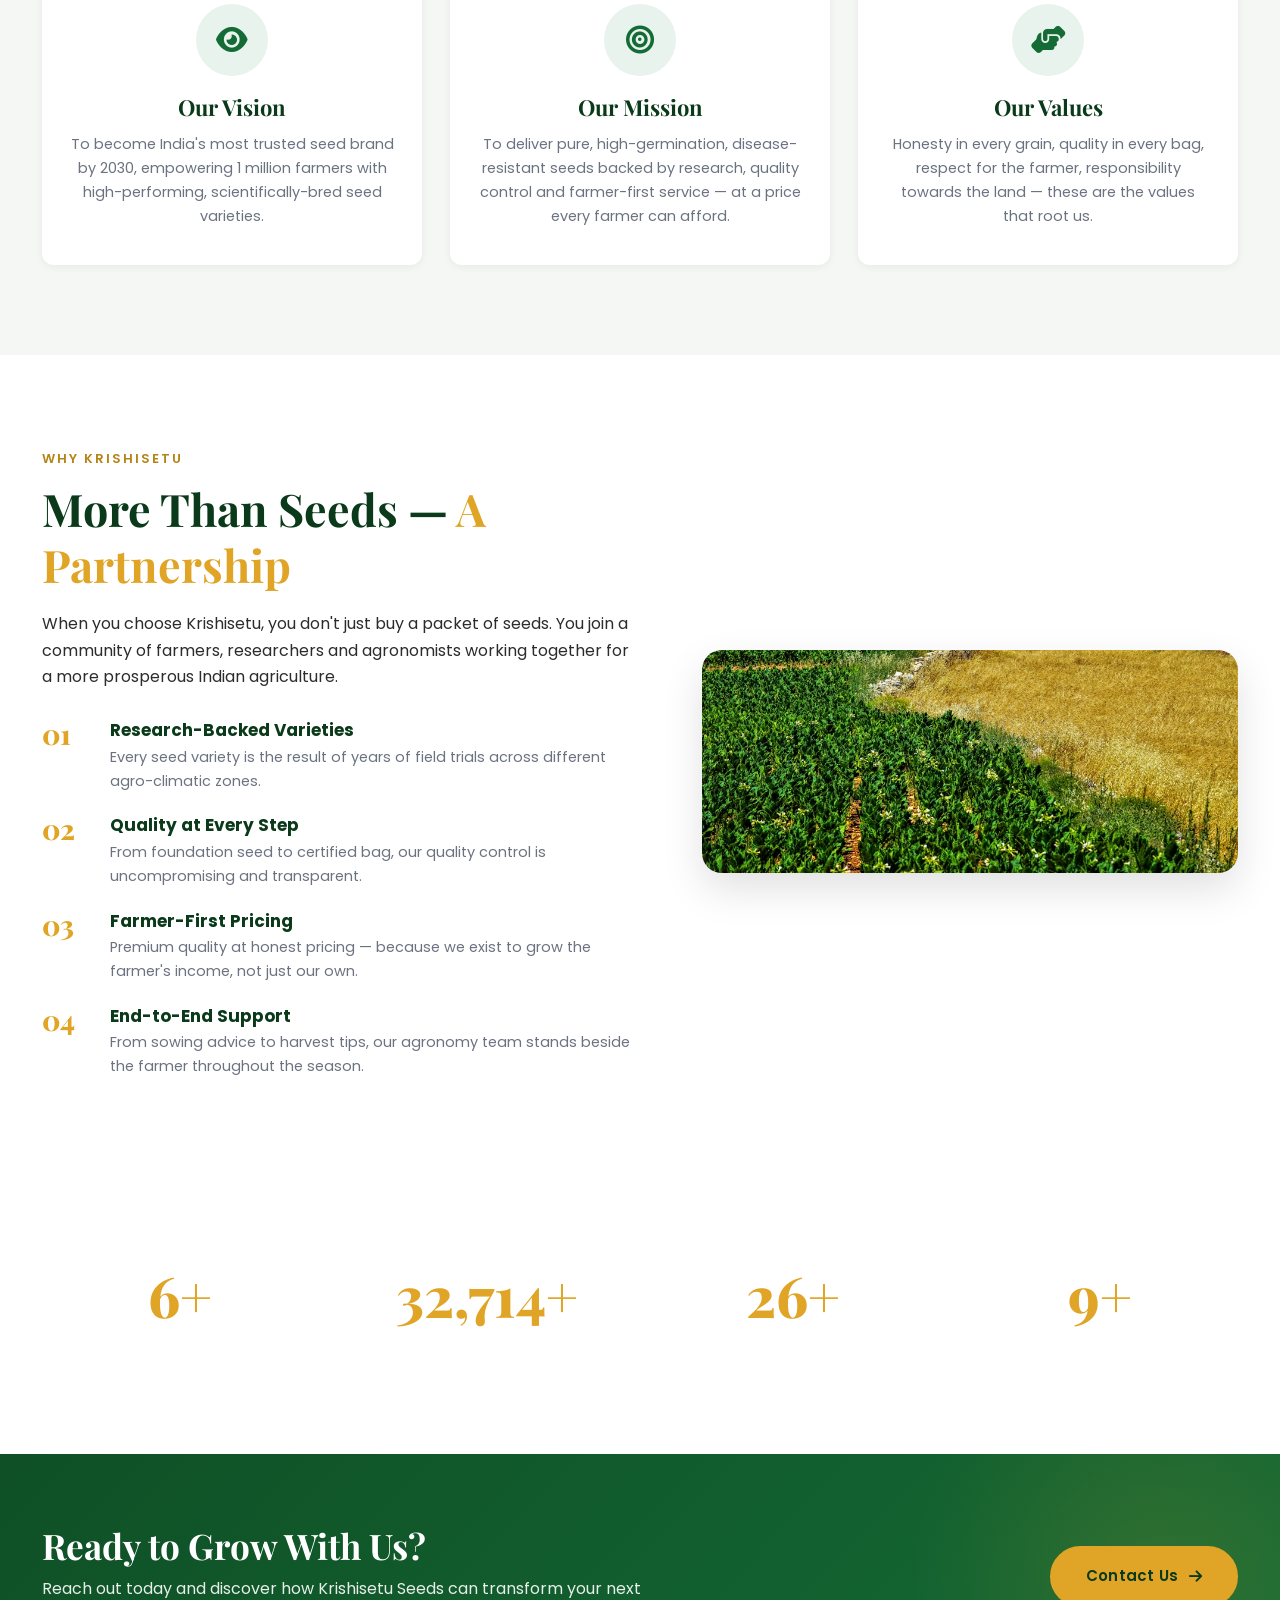
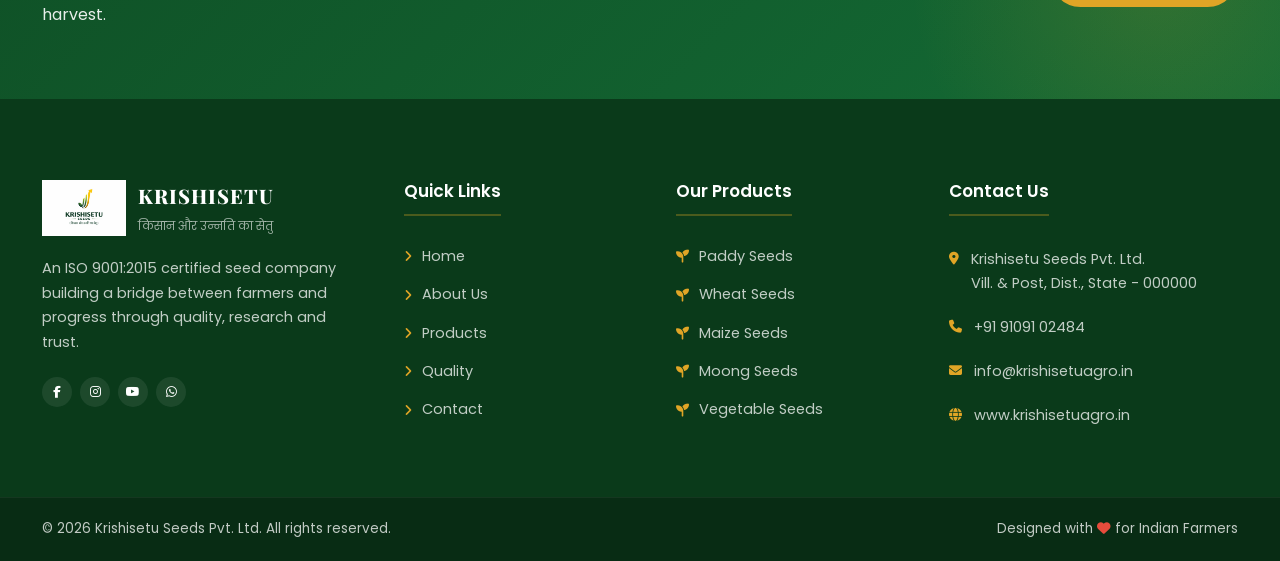
==== commit b363a9b8: "Replace Mustard Seeds product with Moong Seeds (green gram) - New moong.jpg product image - Updated " ====
--- a/about.html
+++ b/about.html
@@ -226,7 +226,7 @@
           <li><a href="products.html"><i class="fa-solid fa-seedling"></i> Paddy Seeds</a></li>
           <li><a href="products.html"><i class="fa-solid fa-seedling"></i> Wheat Seeds</a></li>
           <li><a href="products.html"><i class="fa-solid fa-seedling"></i> Maize Seeds</a></li>
-          <li><a href="products.html"><i class="fa-solid fa-seedling"></i> Mustard Seeds</a></li>
+          <li><a href="products.html"><i class="fa-solid fa-seedling"></i> Moong Seeds</a></li>
           <li><a href="products.html"><i class="fa-solid fa-seedling"></i> Vegetable Seeds</a></li>
         </ul>
       </div>
